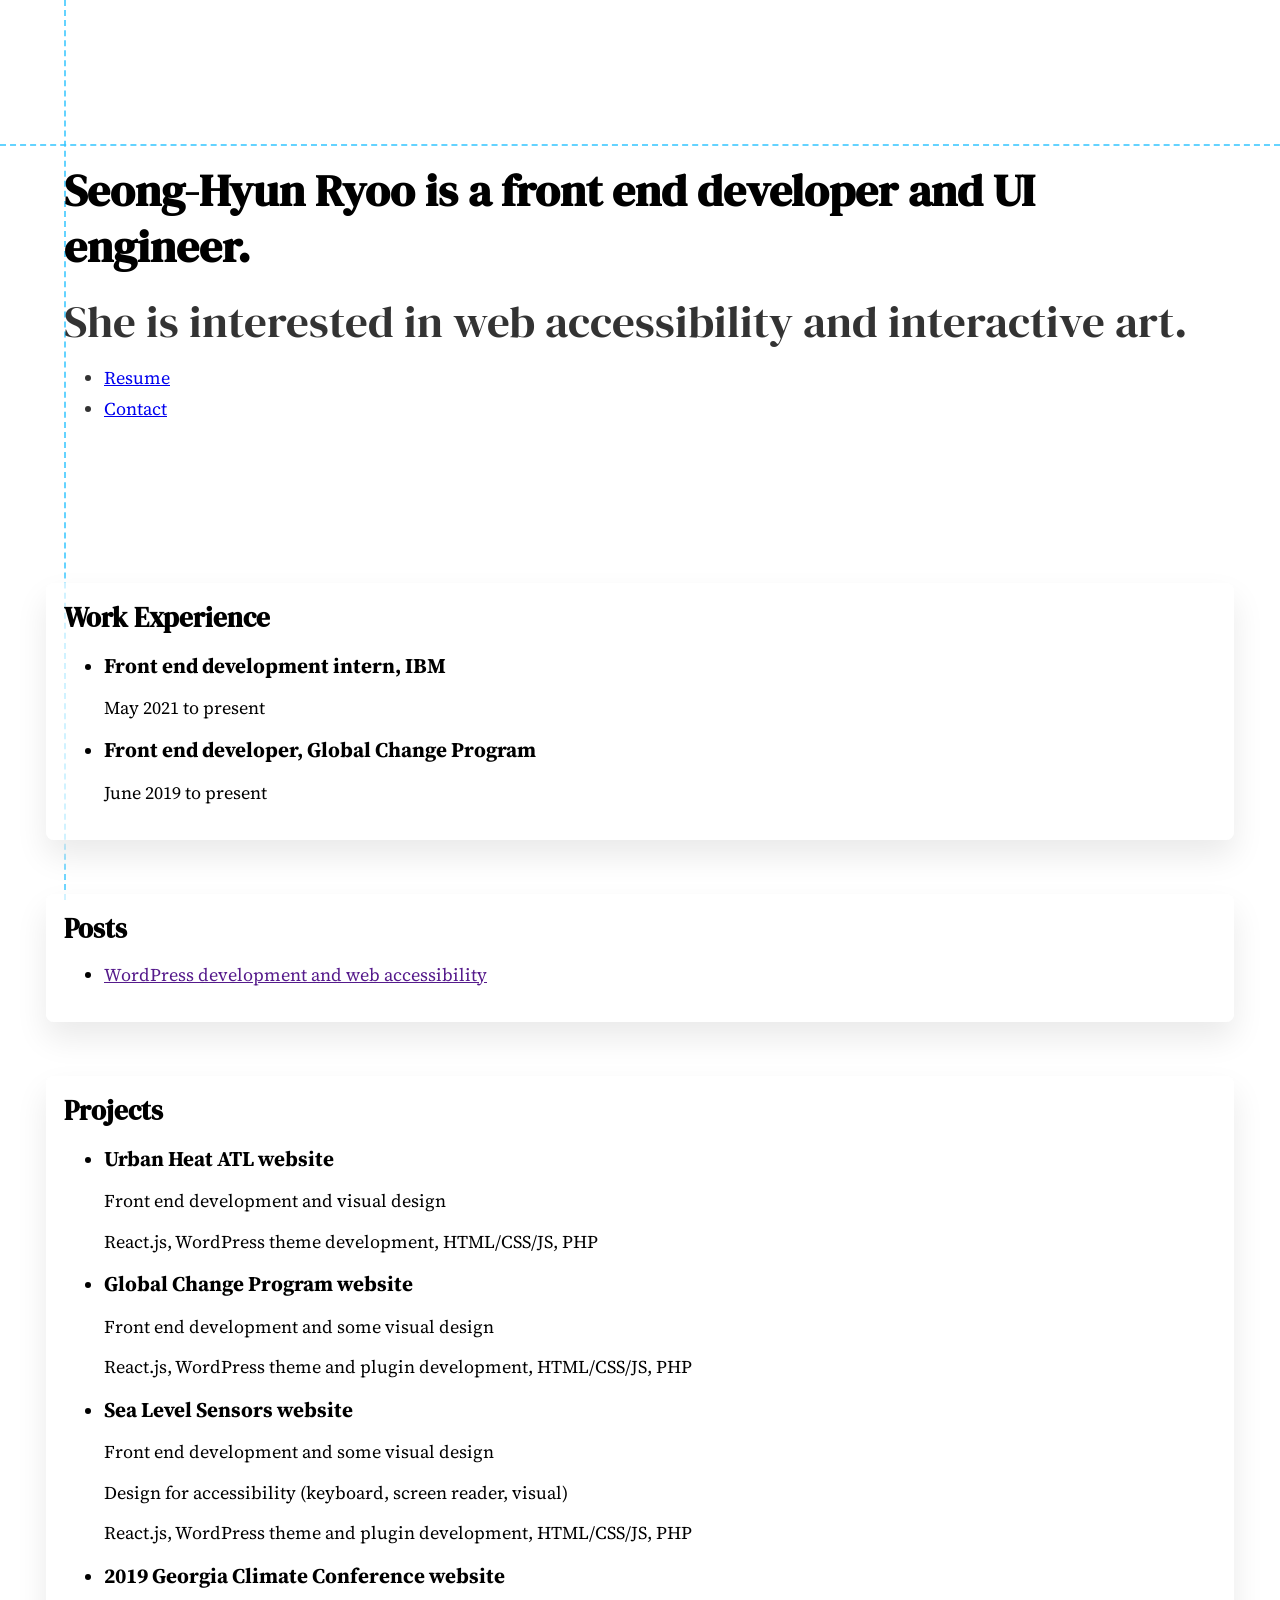
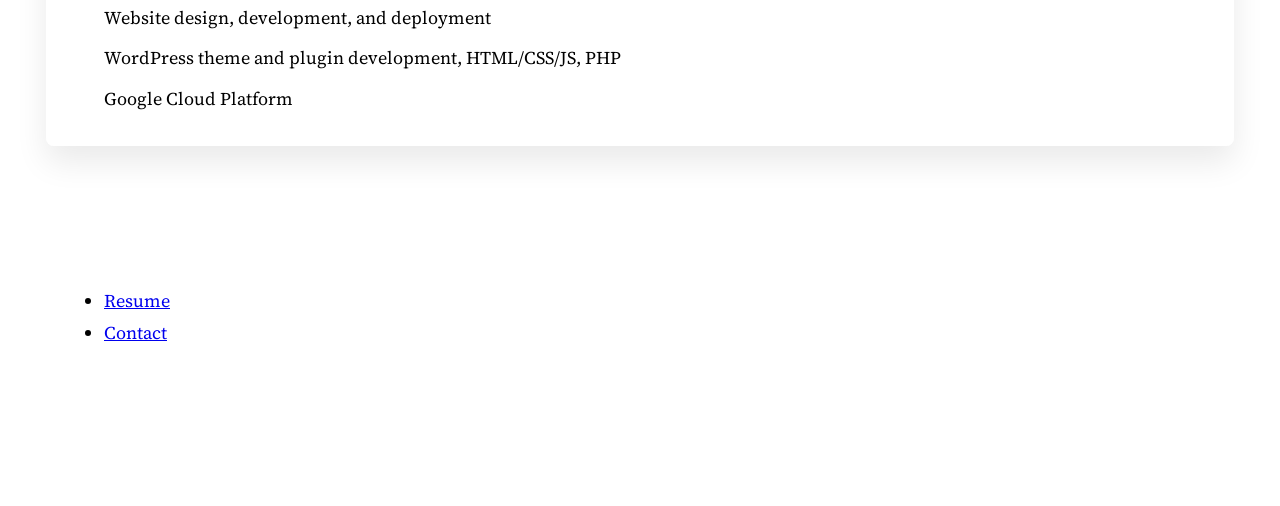
==== index.html @ 17270325 "Graphics getting better now!" ====
<!DOCTYPE html>
<html lang="en" dir="ltr">
  <head>
    <title>Seong-Hyun Ryoo: front end developer</title>
    <meta name="viewport" content="width=device-width, initial-scale=1">
    <link type="text/css" rel="stylesheet" href="css/sitewide.css">
    <link type="text/css" rel="stylesheet" href="css/home.css">
    <link type="text/css" rel="stylesheet" href="css/graphics.css">
  </head>
  <body>
    <header class="visually-hidden">
      <h1>Seong-Hyun Ryoo: front end developer</h1>
    </header>
    <main>
      <div class="hero">
        <div class="hero-content contained">
          <h2>Seong-Hyun Ryoo is a front end developer and UI engineer.</h2>
          <p>She is interested in web accessibility and interactive art.</p>
          <nav aria-label="Contact">
            <ul>
              <li>
                <a href="files/Seong-HyunRyoo.pdf">
                  Resume
                </a>
              </li>
              <li>
                <a href="&#109;&#97;&#105;&#108;&#116;&#111;&#58;%73%65%6F%6E%67%68%79%75%6E%72%79%6F%6F%40%67%6D%61%69%6C%2E%63%6F%6D">
                  Contact
                </a>
              </li>
            </ul>
          </nav>
        </div>
      </div>
      <section class="section contained">
        <h2>Work Experience</h2>
        <ul>
          <li>
            <h3>Front end development intern, IBM</h3>
            <p>May 2021 to present</p>
          </li>
          <li>
            <h3>Front end developer, Global Change Program</h3>
            <p>June 2019 to present</p>
          </li>
        </ul>
      </section>
      <section class="section contained">
        <h2>Posts</h2>
        <ul>
          <li>
            <a href="">WordPress development and web accessibility</a>
          </li>
        </ul>
      </section>
      <section class="section contained">
        <h2>Projects</h2>
        <ul>
          <li>
            <h3>Urban Heat ATL website</h3>
            <p>Front end development and visual design</p>
            <p>React.js, WordPress theme development, HTML/CSS/JS, PHP</p>
          </li>
          <li>
            <h3>Global Change Program website</h3>
            <p>Front end development and some visual design</p>
            <p>React.js, WordPress theme and plugin development, HTML/CSS/JS, PHP</p>
          </li>
          <li>
            <h3>Sea Level Sensors website</h3>
            <p>Front end development and some visual design</p>
            <p>Design for accessibility (keyboard, screen reader, visual)</p>
            <p>React.js, WordPress theme and plugin development, HTML/CSS/JS, PHP</p>
          </li>
          <li>
            <h3>2019 Georgia Climate Conference website</h3>
            <p>Website design, development, and deployment</p>
            <p>WordPress theme and plugin development, HTML/CSS/JS, PHP</p>
            <p>Google Cloud Platform</p>
          </li>
        </ul>
      </section>
    </main>
    <footer>
      <nav aria-label="Contact" class="contained">
        <ul>
          <li>
            <a href="files/Seong-HyunRyoo.pdf">
              Resume
            </a>
          </li>
          <li>
            <a href="&#109;&#97;&#105;&#108;&#116;&#111;&#58;%73%65%6F%6E%67%68%79%75%6E%72%79%6F%6F%40%67%6D%61%69%6C%2E%63%6F%6D">
              Contact
            </a>
          </li>
        </ul>
      </nav>
    </footer>
    <div class="graphics">
      <div class="semi-contained">
        <div class="vertical gridline"></div>
      </div>
      <div class="uncontained">
        <div class="horizontal gridline"></div>
      </div>
    </div>
  </body>

</html>
---- css/sitewide.css ----
@import url('https://fonts.googleapis.com/css2?family=Source+Serif+Pro:wght@400;700&family=DM+Serif+Display&family=Fredoka+One&display=swap');
html {
  font-size: 18px;
  font-family: 'Source Serif Pro', serif;
}
body {
  margin: 0;
  line-height: 1.25;
}

h1, h2, h3, h4, h5 {
  margin: 0;
}

h1, h2 {
  font-family: 'DM Serif Display', serif;
}

h3 {
  font-weight: 700;
}

li {
  margin-bottom: 0.5rem;
}

/* Source: A11y project */
.visually-hidden {
  position: absolute !important;
  height: 1px;
  width: 1px;
  overflow: hidden;
  clip: rect(1px 1px 1px 1px); /* IE6, IE7 */
  clip: rect(1px, 1px, 1px, 1px);
  white-space: nowrap; /* added line */
}
.contained {
  padding: 0 1rem;
  max-width: 64rem;
  margin: 0 auto;
}
main {
  padding: 0 1rem;
}
footer {
  /* background: aliceblue; */
  padding: 4rem 0;
}
.section {
  margin-bottom: 3rem;
}
---- css/home.css ----
.hero {
  /* background: pink; */
  padding: 8rem 0;
}

.hero h2, .hero p {
  font-size: 2.5rem;
  margin: 1rem 0;
  font-family: 'DM Serif Display', serif;
}

.hero p, .hero li {
  color: rgba(0, 0, 0, 0.8);
}

.section {
  border-radius: 8px;
  background: rgba(255, 255, 255, 0.7);
  padding: 1rem;
  box-shadow: 0 16px 32px 0 #eaeaea;
}
---- css/graphics.css ----
.semi-contained {
  margin: 0 auto;
  padding: 2rem;
  max-width: 64rem;
}
.gridline {
  z-index: -1;
}

.gridline.vertical {
  border-left: 2px dashed rgba(49, 197, 255, 0.75);
  height: 100%;
  position: fixed;
  top: 0;
}

.gridline.horizontal {
  border-bottom: 2px dashed rgba(49, 197, 255, 0.75);
  height: 0rem;
  margin-top: 8rem;
  position: absolute;
  top: 0;
  width: 100%;
}
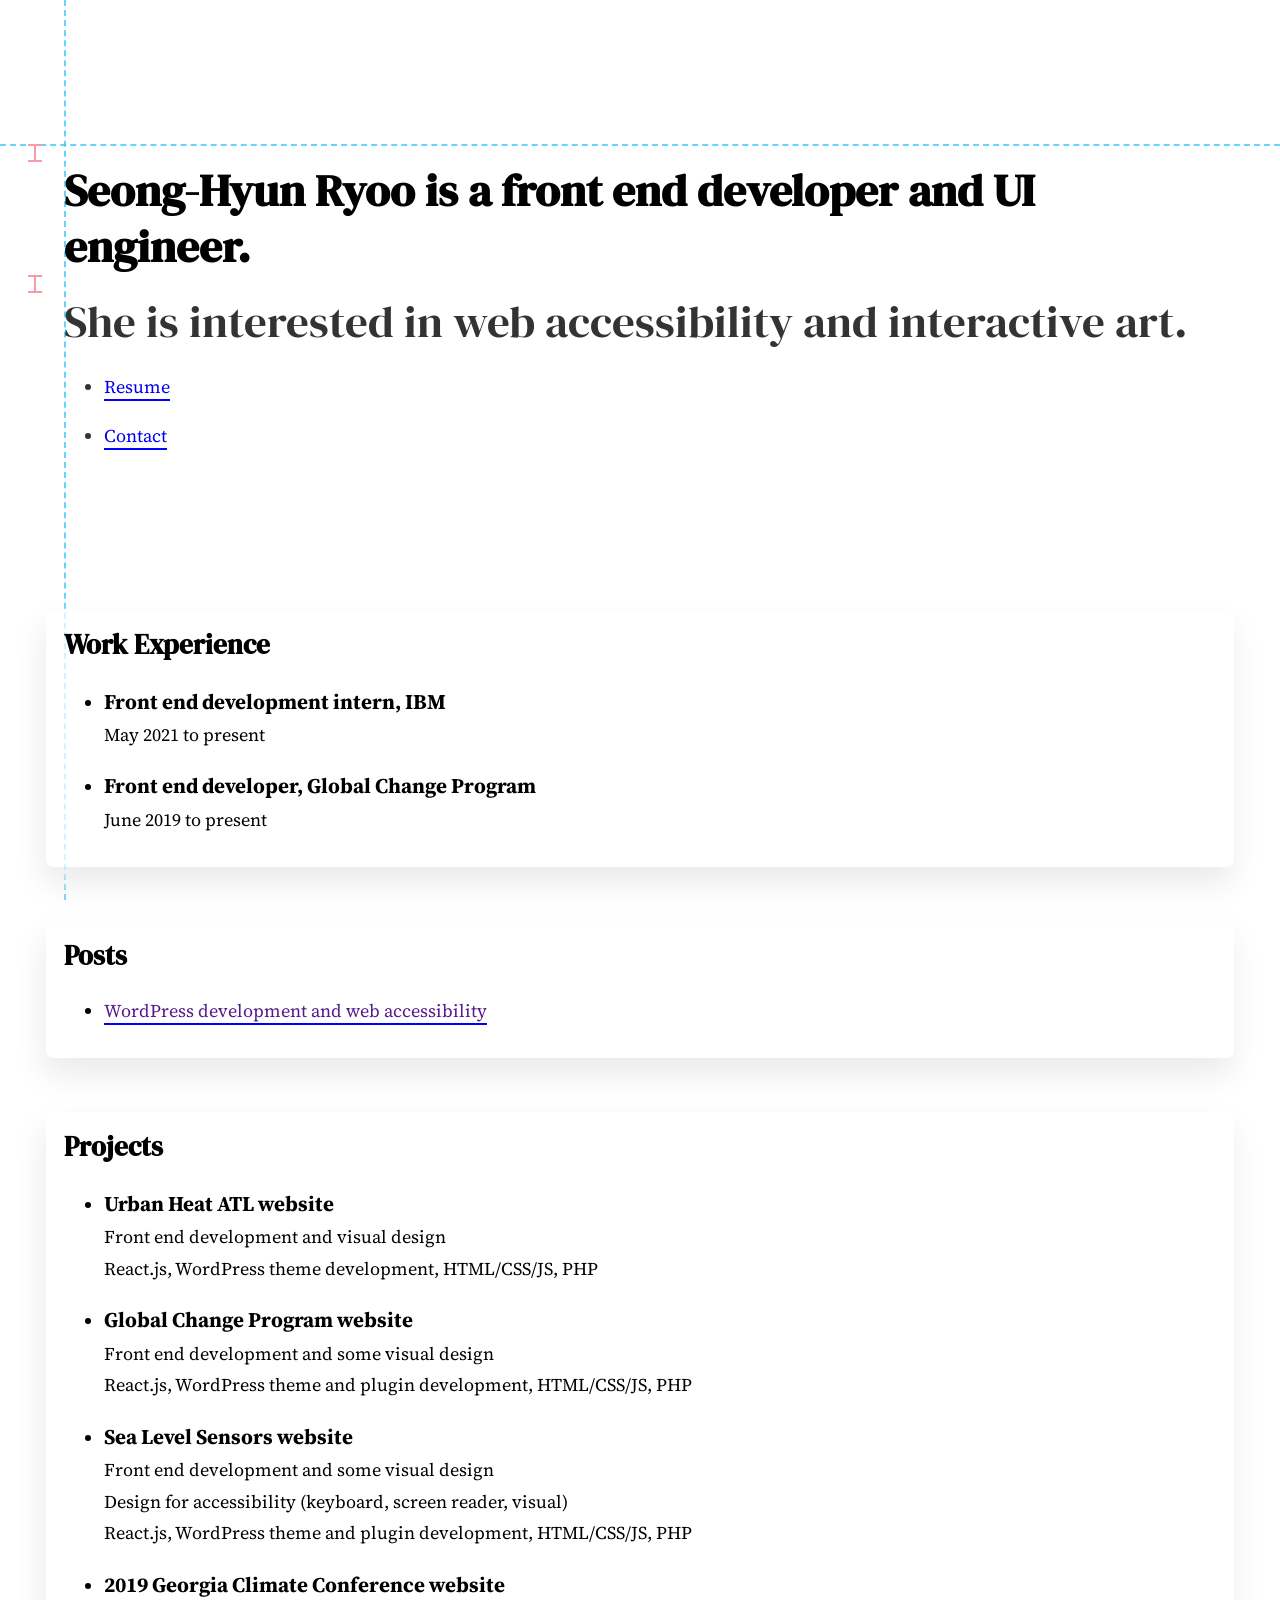
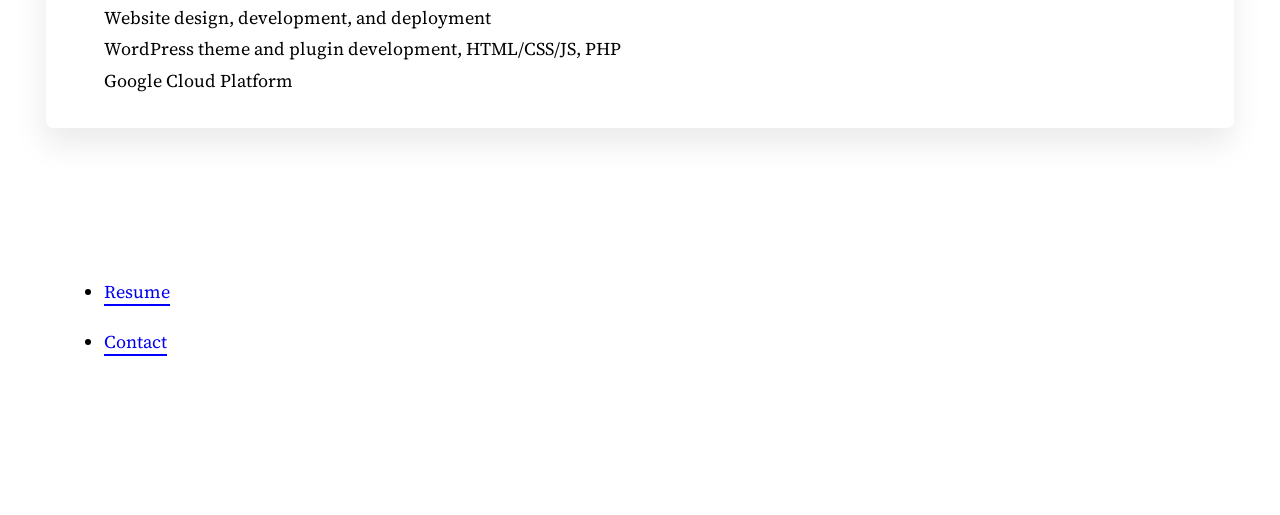
==== commit a8786e80: "Fake padding!" ====
--- a/index.html
+++ b/index.html
@@ -13,10 +13,20 @@
     </header>
     <main>
       <div class="hero">
-        <div class="hero-content contained">
-          <h2>Seong-Hyun Ryoo is a front end developer and UI engineer.</h2>
-          <p>She is interested in web accessibility and interactive art.</p>
-          <nav aria-label="Contact">
+        <div class="hero-content">
+          <div class="fake-padding">
+            <div class="measure"></div>
+          </div>
+          <div class="contained">
+            <h2>Seong-Hyun Ryoo is a front end developer and UI engineer.</h2>
+          </div>
+          <div class="fake-padding">
+            <div class="measure"></div>
+          </div>
+          <div class="contained">
+            <p>She is interested in web accessibility and interactive art.</p>
+          </div>
+          <nav aria-label="Contact" class="contained">
             <ul>
               <li>
                 <a href="files/Seong-HyunRyoo.pdf">
--- a/css/sitewide.css
+++ b/css/sitewide.css
@@ -7,6 +7,26 @@
   margin: 0;
   line-height: 1.25;
 }
+
+
+.contained {
+  padding: 0 1rem;
+  max-width: 64rem;
+  margin: 0 auto;
+}
+
+main {
+  padding: 0 1rem;
+}
+
+footer {
+  padding: 4rem 0;
+}
+
+.section {
+  margin-bottom: 3rem;
+}
+
 
 h1, h2, h3, h4, h5 {
   margin: 0;
@@ -21,7 +41,15 @@
 }
 
 li {
-  margin-bottom: 0.5rem;
+  margin-top: 1.5rem;
+}
+p {
+  margin: 0.5rem 0;
+}
+
+a {
+  text-decoration: none;
+  border-bottom: 2px solid blue;
 }
 
 /* Source: A11y project */
@@ -33,19 +61,4 @@
   clip: rect(1px 1px 1px 1px); /* IE6, IE7 */
   clip: rect(1px, 1px, 1px, 1px);
   white-space: nowrap; /* added line */
-}
-.contained {
-  padding: 0 1rem;
-  max-width: 64rem;
-  margin: 0 auto;
-}
-main {
-  padding: 0 1rem;
-}
-footer {
-  /* background: aliceblue; */
-  padding: 4rem 0;
-}
-.section {
-  margin-bottom: 3rem;
-}
+}
--- a/css/home.css
+++ b/css/home.css
@@ -1,14 +1,19 @@
 .hero {
-  /* background: pink; */
+  /* background: rgb(245, 155, 170); */
   padding: 8rem 0;
 }
 
 .hero h2, .hero p {
   font-size: 2.5rem;
-  margin: 1rem 0;
   font-family: 'DM Serif Display', serif;
 }
 
+.hero h2 {
+  margin: 0;
+}
+.hero p {
+  margin: 0 0 1rem 0;
+}
 .hero p, .hero li {
   color: rgba(0, 0, 0, 0.8);
 }
@@ -17,5 +22,33 @@
   border-radius: 8px;
   background: rgba(255, 255, 255, 0.7);
   padding: 1rem;
-  box-shadow: 0 16px 32px 0 #eaeaea;
+  transition: background 0.5s, box-shadow 0.5s;
+  box-shadow: -2px 16px 32px 0 #eaeaea;
+}
+
+.section:hover {
+  background: rgba(255,255,255,0.9);
+  box-shadow: 0 6px 12px 0 #eaeaeaad;
+}
+
+
+.fake-padding {
+  height: 1rem;
+  max-width: 68rem;
+  margin: 0 auto;
+}
+.fake-padding .measure {
+  height: 100%;
+  width: 0.75rem;
+  border-top: 2px solid rgb(245, 155, 170);
+  border-bottom: 2px solid rgb(245, 155, 170);
+  box-sizing: border-box;
+  position: relative;
+}
+.fake-padding .measure:after {
+  content: '';
+  height: 100%;
+  border: 1px solid rgb(245, 155, 170);
+  position: absolute;
+  left: 45%;
 }
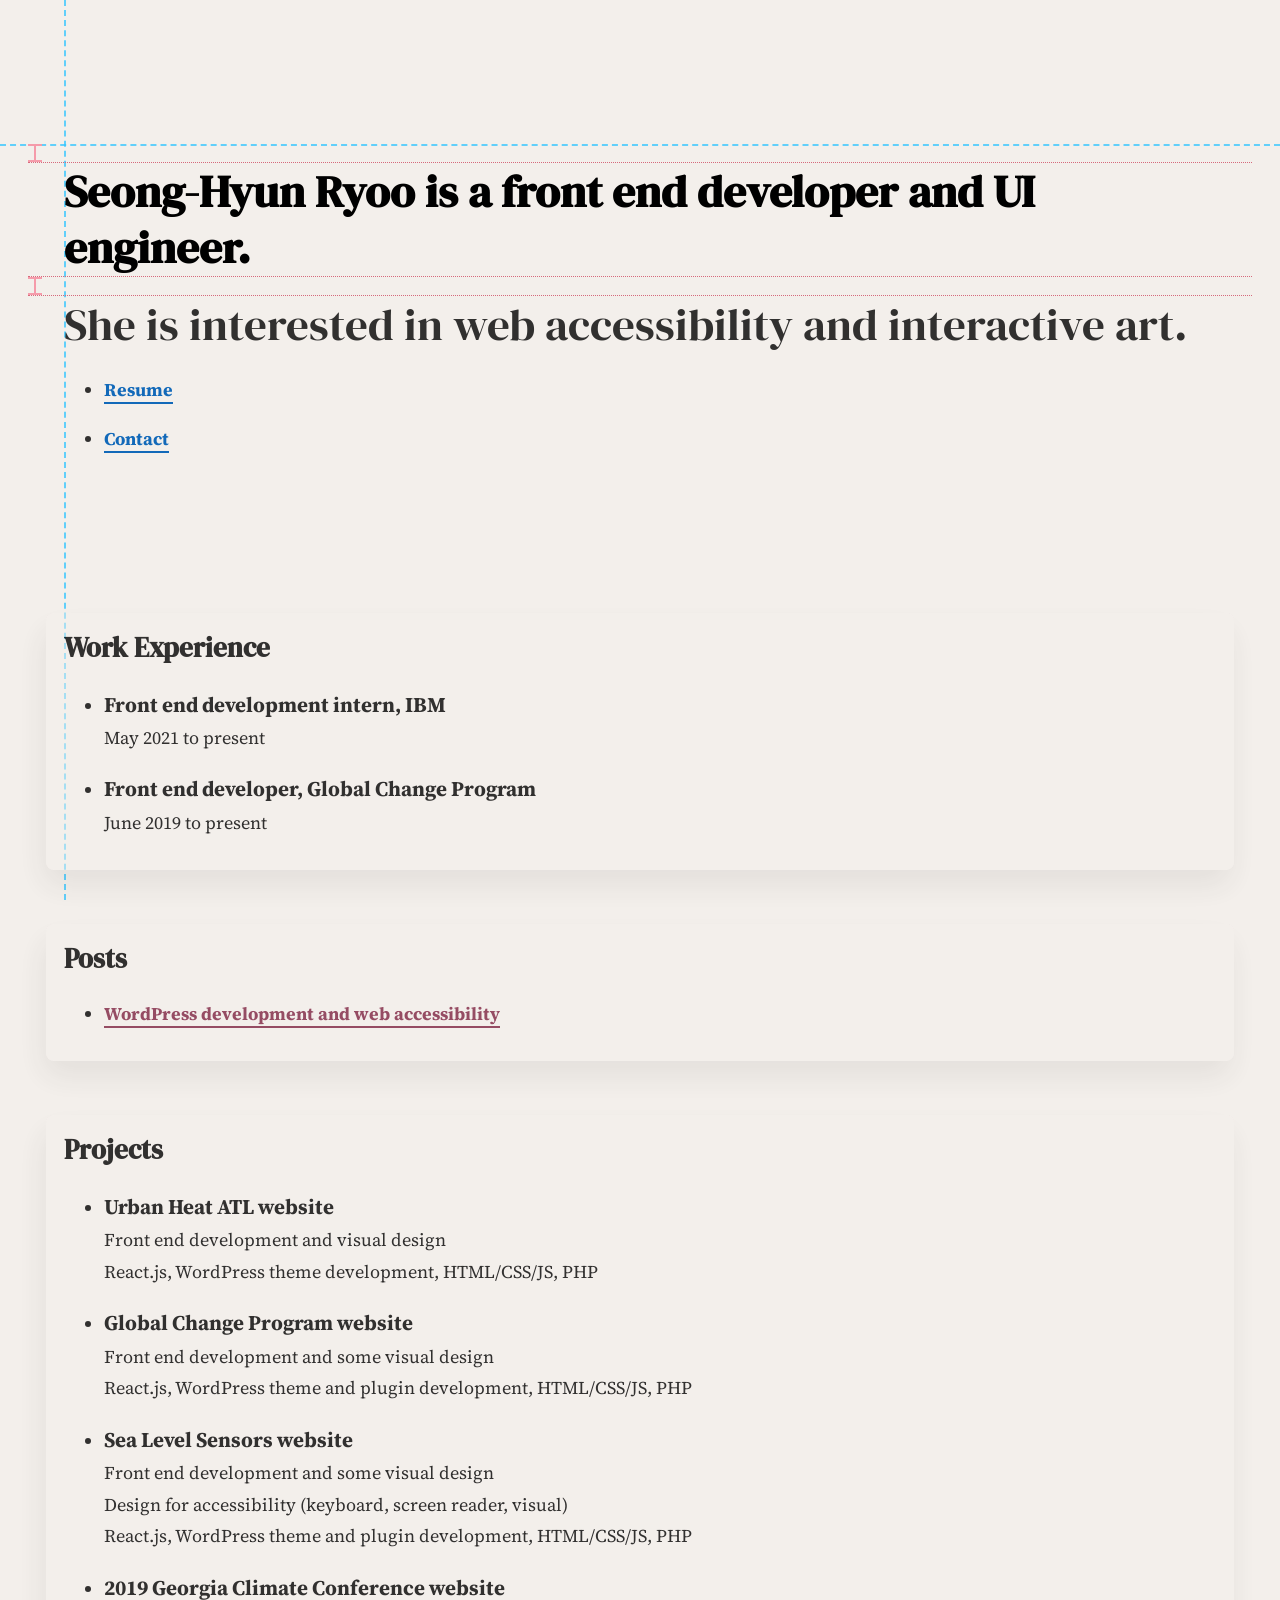
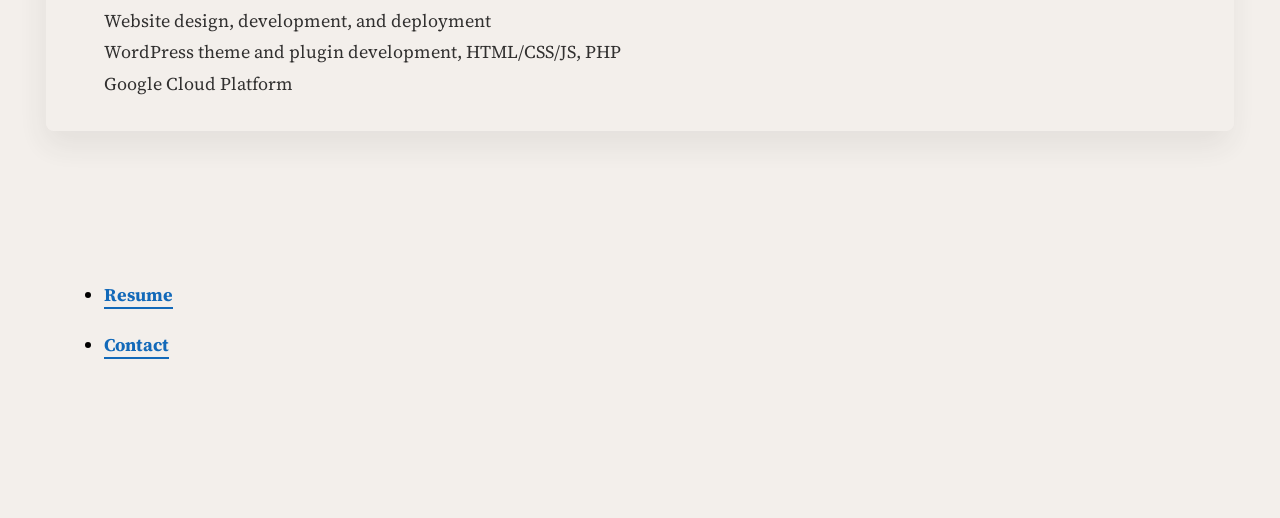
==== commit 9c3c0feb: "Pretty up:" ====
--- a/index.html
+++ b/index.html
@@ -14,7 +14,7 @@
     <main>
       <div class="hero">
         <div class="hero-content">
-          <div class="fake-padding">
+          <div class="fake-padding no-top">
             <div class="measure"></div>
           </div>
           <div class="contained">
--- a/css/sitewide.css
+++ b/css/sitewide.css
@@ -6,6 +6,7 @@
 body {
   margin: 0;
   line-height: 1.25;
+  background: #f3efeb;
 }
 
 
@@ -48,8 +49,14 @@
 }
 
 a {
+  font-weight: bold;
   text-decoration: none;
-  border-bottom: 2px solid blue;
+  border-bottom: 2px solid rgb(18, 105, 185);
+  color: rgb(18, 105, 185);
+}
+a:visited {
+  border-bottom: 2px solid rgb(126, 35, 65);
+  color: rgb(126, 35, 65);
 }
 
 /* Source: A11y project */
--- a/css/home.css
+++ b/css/home.css
@@ -20,15 +20,17 @@
 
 .section {
   border-radius: 8px;
-  background: rgba(255, 255, 255, 0.7);
+  background: rgba(243,239,235,0.6);
   padding: 1rem;
-  transition: background 0.5s, box-shadow 0.5s;
-  box-shadow: -2px 16px 32px 0 #eaeaea;
+  transition: background 1s, box-shadow 1s, opacity 1s;
+  box-shadow: -3px 16px 32px 0 #00000015;
+  opacity: 0.8;
 }
 
 .section:hover {
-  background: rgba(255,255,255,0.9);
-  box-shadow: 0 6px 12px 0 #eaeaeaad;
+  background: rgba(243,239,235,0.9);
+  box-shadow: 0 6px 12px 0 #0000000a;
+  opacity: 1;
 }
 
 
@@ -36,12 +38,18 @@
   height: 1rem;
   max-width: 68rem;
   margin: 0 auto;
+  border: 1px dotted rgba(214, 106, 124, 1);
+  border-left: none;
+  border-right: none;
+}
+.fake-padding.no-top {
+  border-top: none;
 }
 .fake-padding .measure {
   height: 100%;
   width: 0.75rem;
-  border-top: 2px solid rgb(245, 155, 170);
-  border-bottom: 2px solid rgb(245, 155, 170);
+  border-top: 2px solid rgba(245, 155, 170, 1);
+  border-bottom: 2px solid rgba(245, 155, 170, 1);
   box-sizing: border-box;
   position: relative;
 }
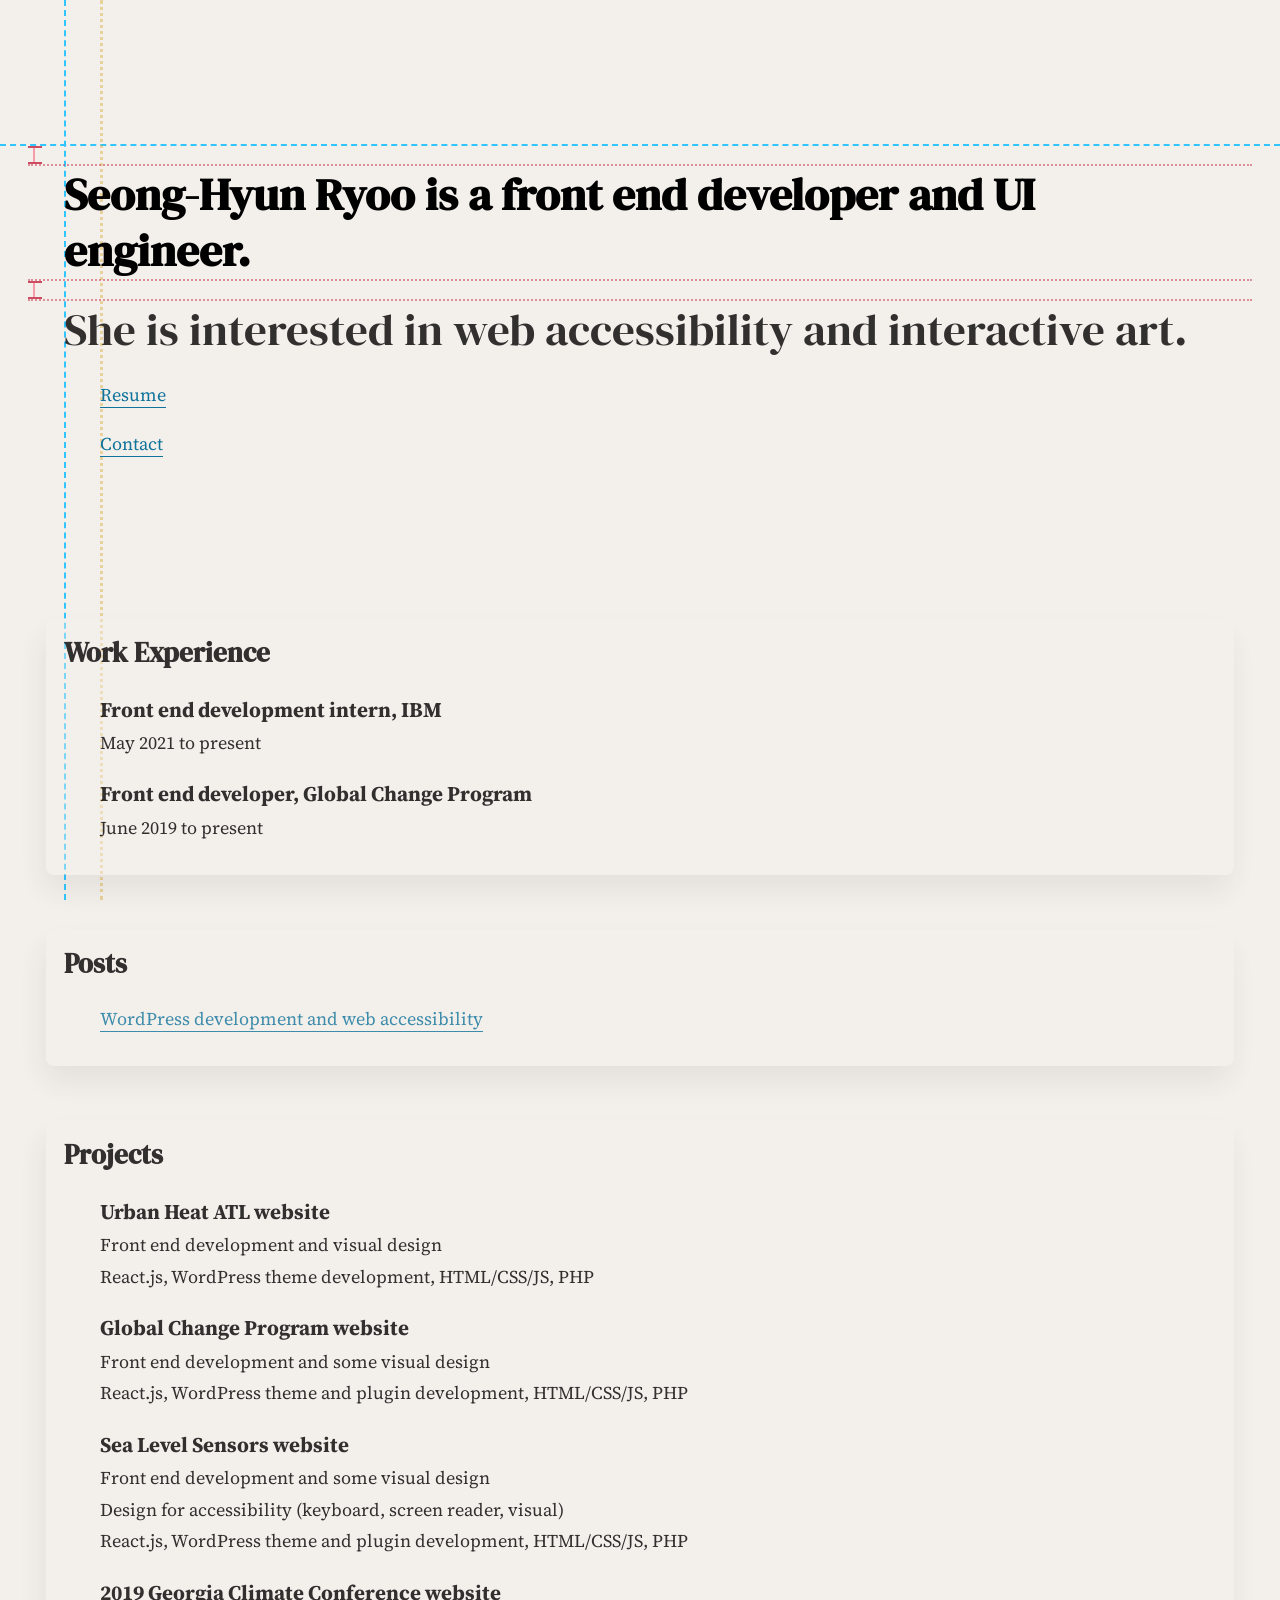
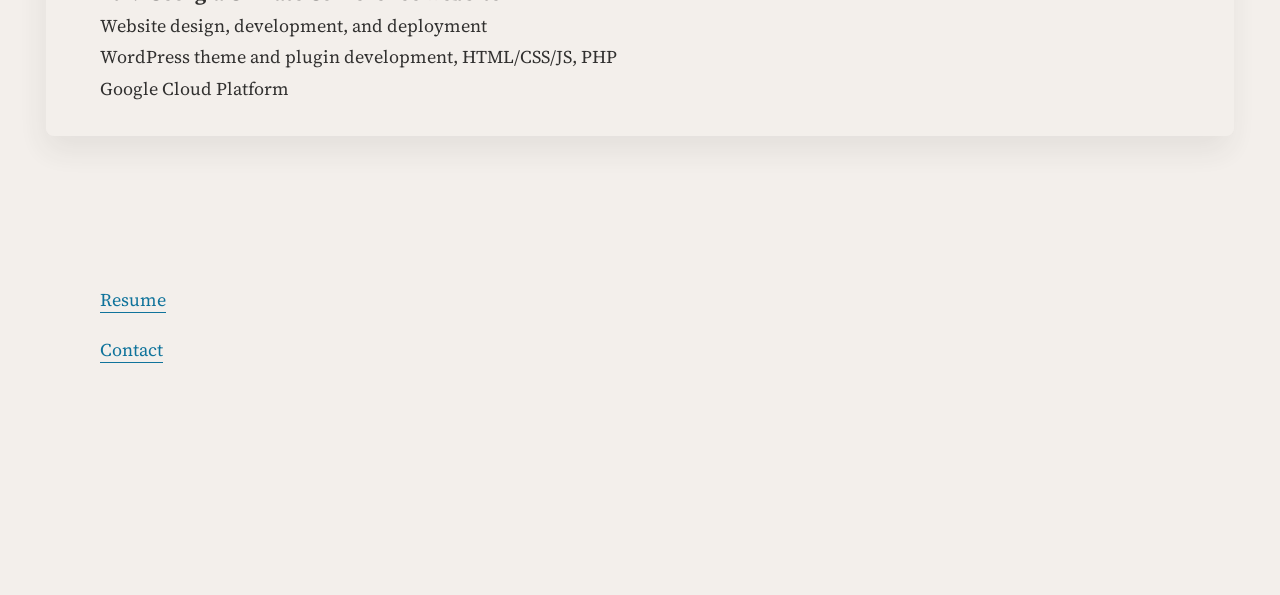
==== commit 5c04ba79: "New list style" ====
--- a/index.html
+++ b/index.html
@@ -59,7 +59,7 @@
         <h2>Posts</h2>
         <ul>
           <li>
-            <a href="">WordPress development and web accessibility</a>
+            <a href="/posts/wordpress-accessibility">WordPress development and web accessibility</a>
           </li>
         </ul>
       </section>
@@ -114,6 +114,9 @@
       <div class="uncontained">
         <div class="horizontal gridline"></div>
       </div>
+      <div class="semi-contained">
+        <div class="vertical gridline for-lists"></div>
+      </div>
     </div>
   </body>
 
--- a/css/sitewide.css
+++ b/css/sitewide.css
@@ -8,7 +8,16 @@
   line-height: 1.25;
   background: #f3efeb;
 }
+::selection {
+  background: rgb(15, 115, 155);
+  color: white;
+}
 
+a {
+  color: rgb(15, 115, 155);
+  text-decoration: none;
+  border-bottom: 1px solid rgb(15, 115, 155);
+}
 
 .contained {
   padding: 0 1rem;
@@ -21,7 +30,7 @@
 }
 
 footer {
-  padding: 4rem 0;
+  padding: 4rem 1rem;
 }
 
 .section {
@@ -40,23 +49,15 @@
 h3 {
   font-weight: 700;
 }
-
+ul {
+  padding: 0 0 0 2rem;
+}
 li {
-  margin-top: 1.5rem;
+  position: relative;
+  margin-top: 1rem;
 }
 p {
   margin: 0.5rem 0;
-}
-
-a {
-  font-weight: bold;
-  text-decoration: none;
-  border-bottom: 2px solid rgb(18, 105, 185);
-  color: rgb(18, 105, 185);
-}
-a:visited {
-  border-bottom: 2px solid rgb(126, 35, 65);
-  color: rgb(126, 35, 65);
 }
 
 /* Source: A11y project */
@@ -68,4 +69,20 @@
   clip: rect(1px 1px 1px 1px); /* IE6, IE7 */
   clip: rect(1px, 1px, 1px, 1px);
   white-space: nowrap; /* added line */
+}
+
+article {
+  line-height: 1.75;
+}
+
+article li {
+  margin: 0.25rem 0;
+}
+
+article ul {
+  margin: 0;
+}
+
+article p {
+  margin-top: 1.5rem;
 }
--- a/css/home.css
+++ b/css/home.css
@@ -20,7 +20,7 @@
 
 .section {
   border-radius: 8px;
-  background: rgba(243,239,235,0.6);
+  background: rgba(243,239,235,0.5);
   padding: 1rem;
   transition: background 1s, box-shadow 1s, opacity 1s;
   box-shadow: -3px 16px 32px 0 #00000015;
@@ -38,25 +38,35 @@
   height: 1rem;
   max-width: 68rem;
   margin: 0 auto;
-  border: 1px dotted rgba(214, 106, 124, 1);
+  border: 2px dotted rgba(206, 76, 98, 0.6);
   border-left: none;
   border-right: none;
 }
 .fake-padding.no-top {
-  border-top: none;
+  border-top: 2px solid rgba(0,0,0,0);
 }
 .fake-padding .measure {
   height: 100%;
   width: 0.75rem;
-  border-top: 2px solid rgba(245, 155, 170, 1);
-  border-bottom: 2px solid rgba(245, 155, 170, 1);
+  border-top: 2px solid rgb(206, 76, 98);
+  border-bottom: 2px solid rgb(206, 76, 98);
   box-sizing: border-box;
   position: relative;
 }
 .fake-padding .measure:after {
   content: '';
   height: 100%;
-  border: 1px solid rgb(245, 155, 170);
+  border-right: 2px solid rgb(245, 155, 170);
   position: absolute;
-  left: 45%;
+  width: 52%;
+  box-sizing: border-box;
+}
+
+
+ul {
+  list-style: none;
+}
+
+li {
+  margin-top: 1.5rem;
 }
--- a/css/graphics.css
+++ b/css/graphics.css
@@ -8,14 +8,19 @@
 }
 
 .gridline.vertical {
-  border-left: 2px dashed rgba(49, 197, 255, 0.75);
+  border-left: 2px dashed rgba(49, 197, 255, 1);
   height: 100%;
   position: fixed;
   top: 0;
 }
 
+.gridline.vertical.for-lists {
+  border-left: 3px dotted rgba(221, 162, 33, 0.4);
+  margin-left: 2rem;
+}
+
 .gridline.horizontal {
-  border-bottom: 2px dashed rgba(49, 197, 255, 0.75);
+  border-bottom: 2px dashed rgba(49, 197, 255, 1);
   height: 0rem;
   margin-top: 8rem;
   position: absolute;
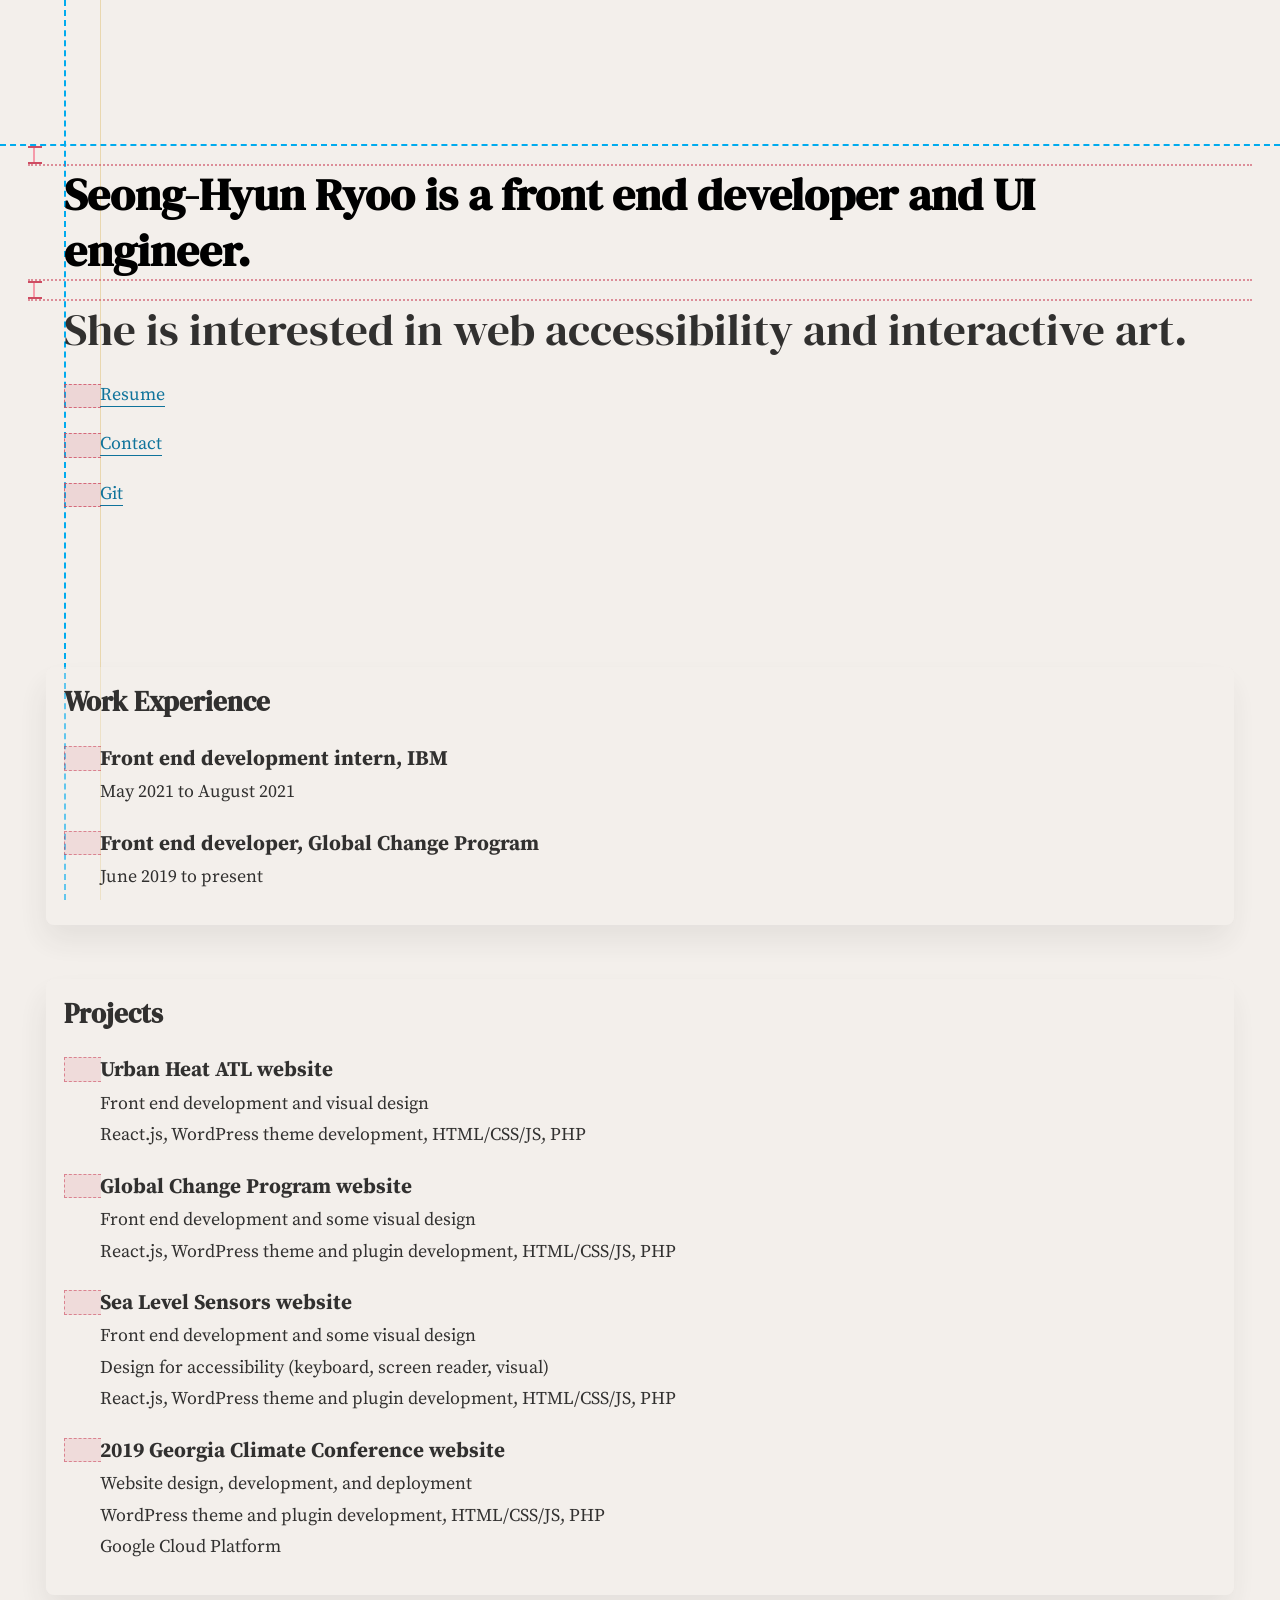
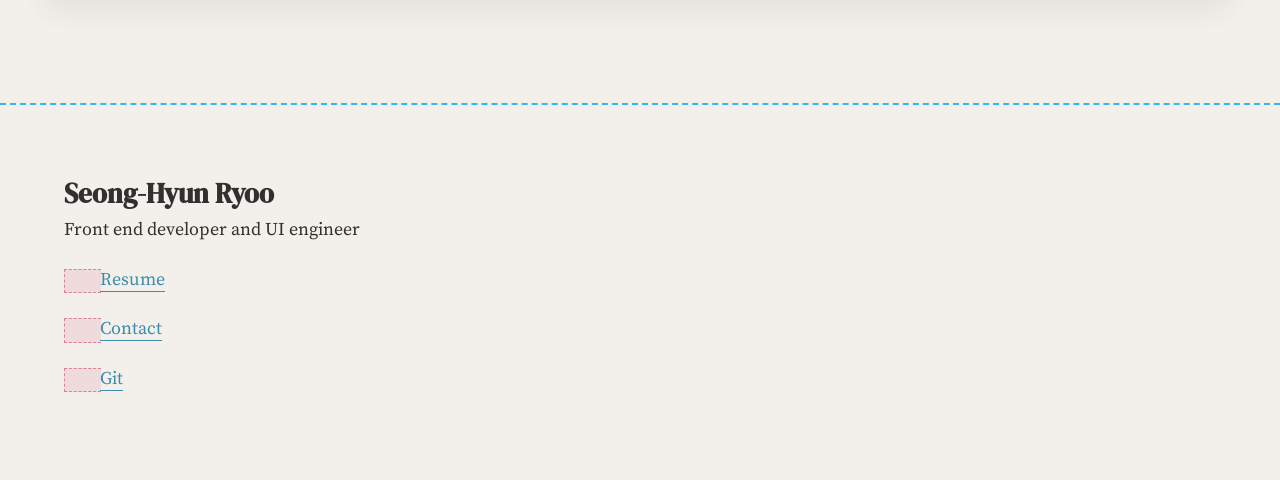
==== commit 5c96c818: "Red styling and footer and git link" ====
--- a/index.html
+++ b/index.html
@@ -38,6 +38,11 @@
                   Contact
                 </a>
               </li>
+              <li>
+                <a href="https://github.com/seongryoo">
+                  Git
+                </a>
+              </li>
             </ul>
           </nav>
         </div>
@@ -47,7 +52,7 @@
         <ul>
           <li>
             <h3>Front end development intern, IBM</h3>
-            <p>May 2021 to present</p>
+            <p>May 2021 to August 2021</p>
           </li>
           <li>
             <h3>Front end developer, Global Change Program</h3>
@@ -55,14 +60,14 @@
           </li>
         </ul>
       </section>
-      <section class="section contained">
+      <!-- <section class="section contained">
         <h2>Posts</h2>
         <ul>
           <li>
             <a href="/posts/wordpress-accessibility">WordPress development and web accessibility</a>
           </li>
         </ul>
-      </section>
+      </section> -->
       <section class="section contained">
         <h2>Projects</h2>
         <ul>
@@ -92,6 +97,10 @@
       </section>
     </main>
     <footer>
+      <div class="contained">
+        <h2>Seong-Hyun Ryoo</h2>
+        <p>Front end developer and UI engineer</p>
+      </div>
       <nav aria-label="Contact" class="contained">
         <ul>
           <li>
@@ -102,6 +111,11 @@
           <li>
             <a href="&#109;&#97;&#105;&#108;&#116;&#111;&#58;%73%65%6F%6E%67%68%79%75%6E%72%79%6F%6F%40%67%6D%61%69%6C%2E%63%6F%6D">
               Contact
+            </a>
+          </li>
+          <li>
+            <a href="https://github.com/seongryoo">
+              Git
             </a>
           </li>
         </ul>
--- a/css/sitewide.css
+++ b/css/sitewide.css
@@ -1,4 +1,4 @@
-@import url('https://fonts.googleapis.com/css2?family=Source+Serif+Pro:wght@400;700&family=DM+Serif+Display&family=Fredoka+One&display=swap');
+@import url('fonts.css');
 html {
   font-size: 18px;
   font-family: 'Source Serif Pro', serif;
@@ -17,6 +17,14 @@
   color: rgb(15, 115, 155);
   text-decoration: none;
   border-bottom: 1px solid rgb(15, 115, 155);
+  outline-offset: 6px;
+}
+a:focus {
+  transition: outline-offset 0.25s;
+  outline: 3px solid black;
+  outline-offset: 2px;
+  border: 2px solid white;
+  background: white;
 }
 
 .contained {
@@ -31,6 +39,9 @@
 
 footer {
   padding: 4rem 1rem;
+  margin-top: 6rem;
+  background: rgba(243,239,235,0.75);
+  opacity: 0.8;
 }
 
 .section {
--- a/css/home.css
+++ b/css/home.css
@@ -69,4 +69,20 @@
 
 li {
   margin-top: 1.5rem;
+}
+
+li:before {
+  content: '';
+  background: rgba(206, 76, 98, 0.15);
+  width: 2rem;
+  position: absolute;
+  top: 0;
+  left: -2rem;
+  height: 1.25rem;
+  border: 1px dashed rgba(206, 76, 98, 0.8);
+  border-right: none;
+}
+
+footer {
+  border-top: 2px dashed rgb(0, 171, 238);
 }
--- a/css/graphics.css
+++ b/css/graphics.css
@@ -1,6 +1,10 @@
+.graphics {
+  height: 0;
+}
+
 .semi-contained {
   margin: 0 auto;
-  padding: 2rem;
+  padding: 0 2rem;
   max-width: 64rem;
 }
 .gridline {
@@ -8,19 +12,19 @@
 }
 
 .gridline.vertical {
-  border-left: 2px dashed rgba(49, 197, 255, 1);
+  border-left: 2px dashed rgb(0, 171, 238);
   height: 100%;
   position: fixed;
   top: 0;
 }
 
 .gridline.vertical.for-lists {
-  border-left: 3px dotted rgba(221, 162, 33, 0.4);
+  border-left: 1px solid rgba(220, 180, 92, 0.415);
   margin-left: 2rem;
 }
 
 .gridline.horizontal {
-  border-bottom: 2px dashed rgba(49, 197, 255, 1);
+  border-bottom: 2px dashed rgb(0, 171, 238);
   height: 0rem;
   margin-top: 8rem;
   position: absolute;
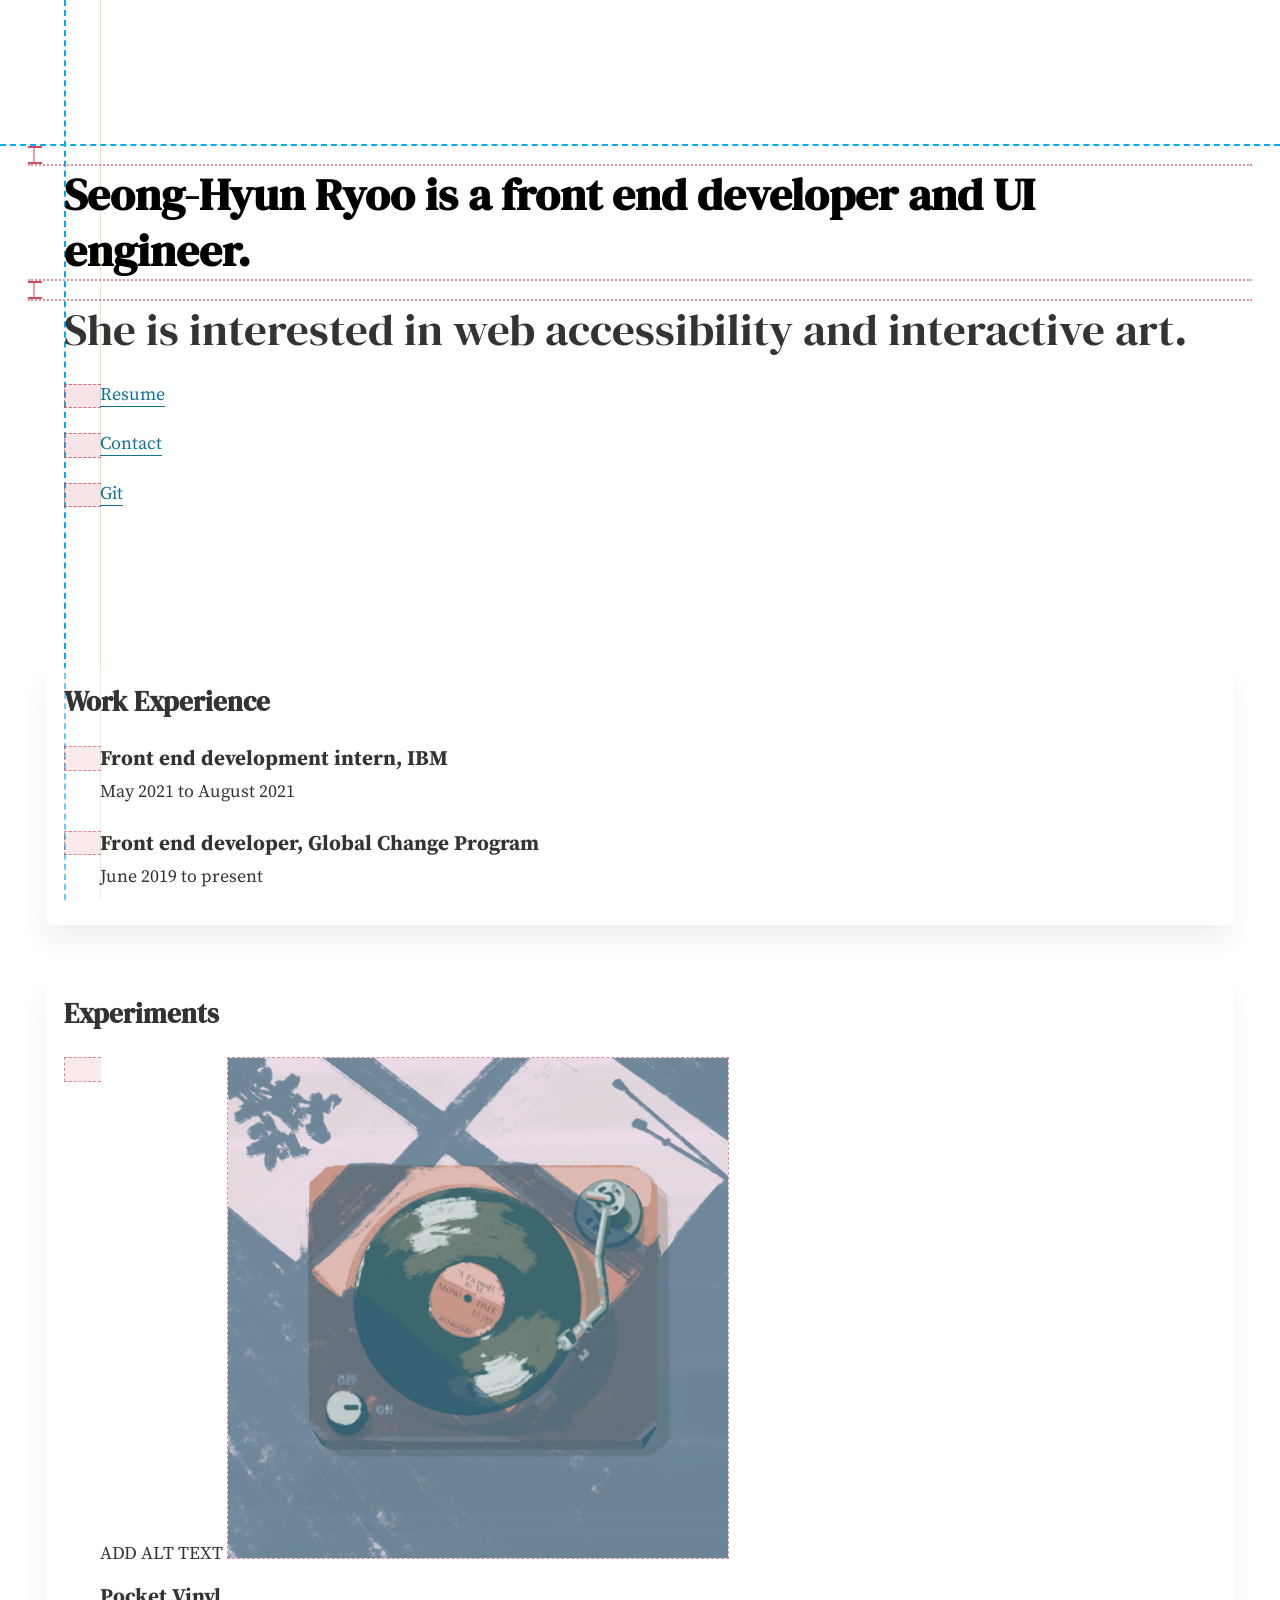
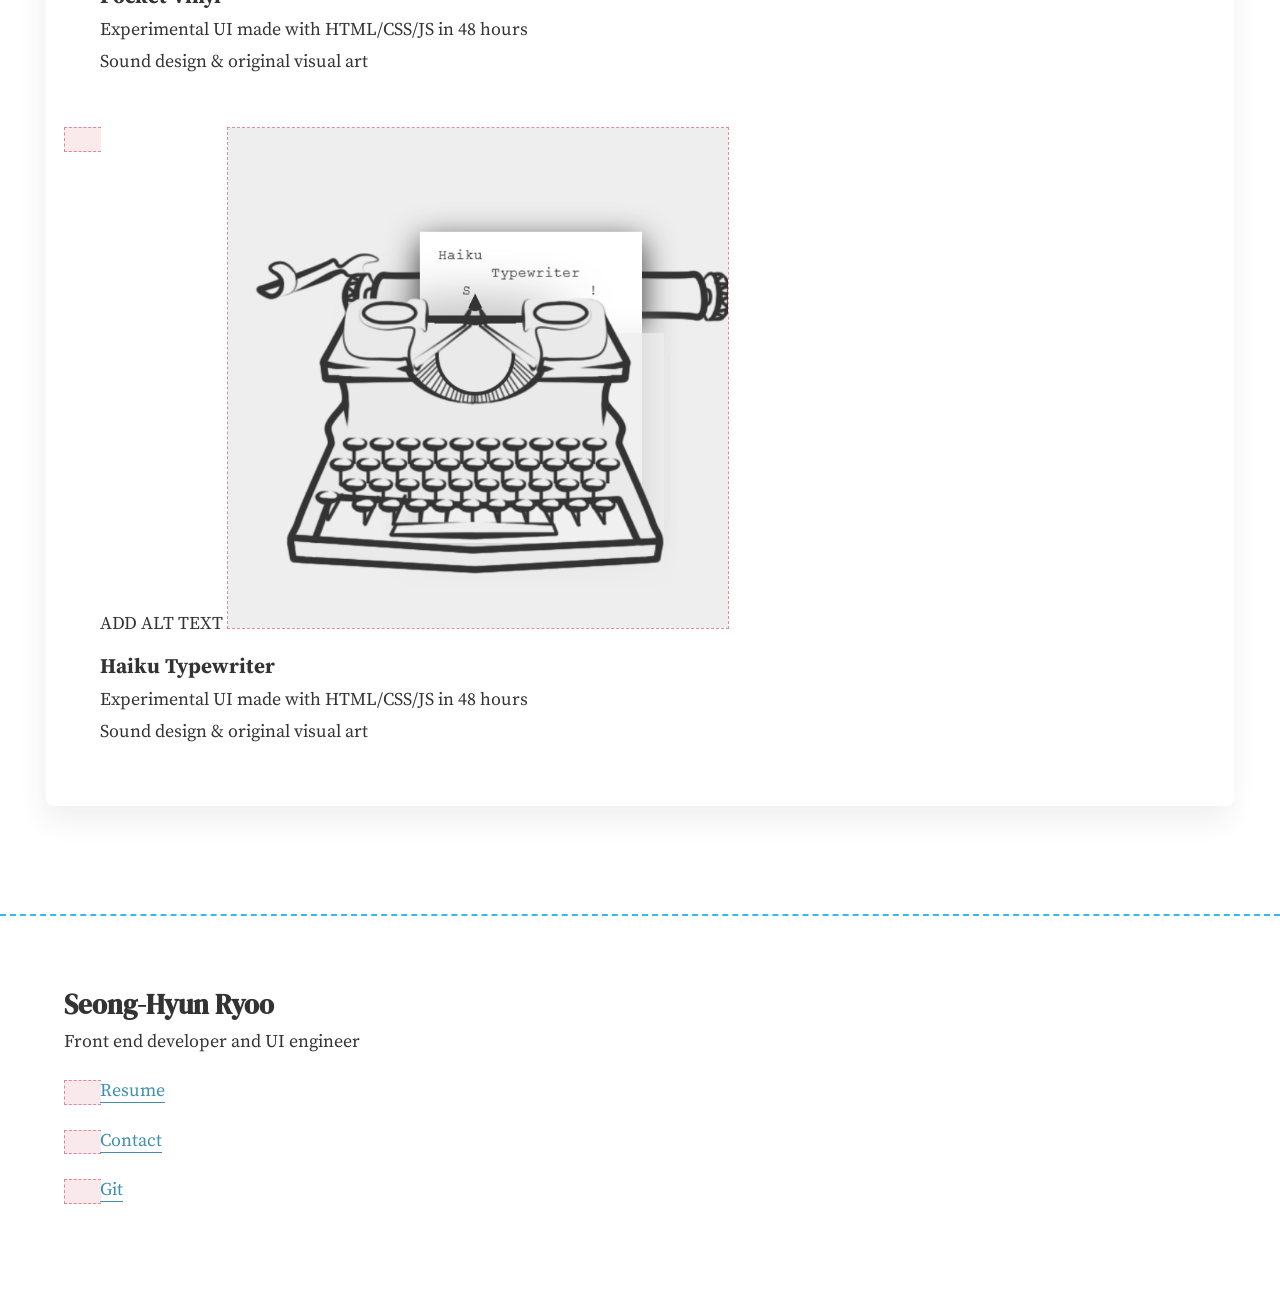
==== commit 93d8bd0b: "Add images and image styling, pending alt text" ====
--- a/index.html
+++ b/index.html
@@ -69,6 +69,29 @@
         </ul>
       </section> -->
       <section class="section contained">
+        <h2>Experiments</h2>
+        <ul>
+          <li class="image-li">
+            <error>ADD ALT TEXT</error>
+            <img src="img/pocket-vinyl.png" width="500" height="500">
+            <div class="image-text">
+              <h3>Pocket Vinyl</h3>
+              <p>Experimental UI made with HTML/CSS/JS in 48 hours</p>
+              <p>Sound design & original visual art</p>
+            </div>
+          </li>
+          <li class="image-li">
+            <error>ADD ALT TEXT</error>
+            <img src="img/haiku-typewriter.png" width="500" height="500">
+            <div class="image-text">
+              <h3>Haiku Typewriter</h3>
+              <p>Experimental UI made with HTML/CSS/JS in 48 hours</p>
+              <p>Sound design & original visual art</p>
+            </div>
+          </li>
+        </ul>
+      </section>
+      <!-- <section class="section contained">
         <h2>Projects</h2>
         <ul>
           <li>
@@ -94,7 +117,7 @@
             <p>Google Cloud Platform</p>
           </li>
         </ul>
-      </section>
+      </section> -->
     </main>
     <footer>
       <div class="contained">
--- a/css/sitewide.css
+++ b/css/sitewide.css
@@ -6,7 +6,6 @@
 body {
   margin: 0;
   line-height: 1.25;
-  background: #f3efeb;
 }
 ::selection {
   background: rgb(15, 115, 155);
@@ -40,7 +39,6 @@
 footer {
   padding: 4rem 1rem;
   margin-top: 6rem;
-  background: rgba(243,239,235,0.75);
   opacity: 0.8;
 }
 
@@ -96,4 +94,13 @@
 
 article p {
   margin-top: 1.5rem;
+}
+
+
+li .image-text {
+  padding: 1rem 0;
+}
+
+li.image-li img {
+  border: 1px dashed rgba(206, 76, 98, 0.8);
 }
--- a/css/home.css
+++ b/css/home.css
@@ -20,7 +20,7 @@
 
 .section {
   border-radius: 8px;
-  background: rgba(243,239,235,0.5);
+  background: rgba( 255, 255, 255, 0.5);
   padding: 1rem;
   transition: background 1s, box-shadow 1s, opacity 1s;
   box-shadow: -3px 16px 32px 0 #00000015;
@@ -28,8 +28,8 @@
 }
 
 .section:hover {
-  background: rgba(243,239,235,0.9);
-  box-shadow: 0 6px 12px 0 #0000000a;
+  background: rgba( 255, 255, 255, 0.75);
+  box-shadow: 0 6px 12px 0 #00000018;
   opacity: 1;
 }
 
@@ -85,4 +85,4 @@
 
 footer {
   border-top: 2px dashed rgb(0, 171, 238);
-}+}
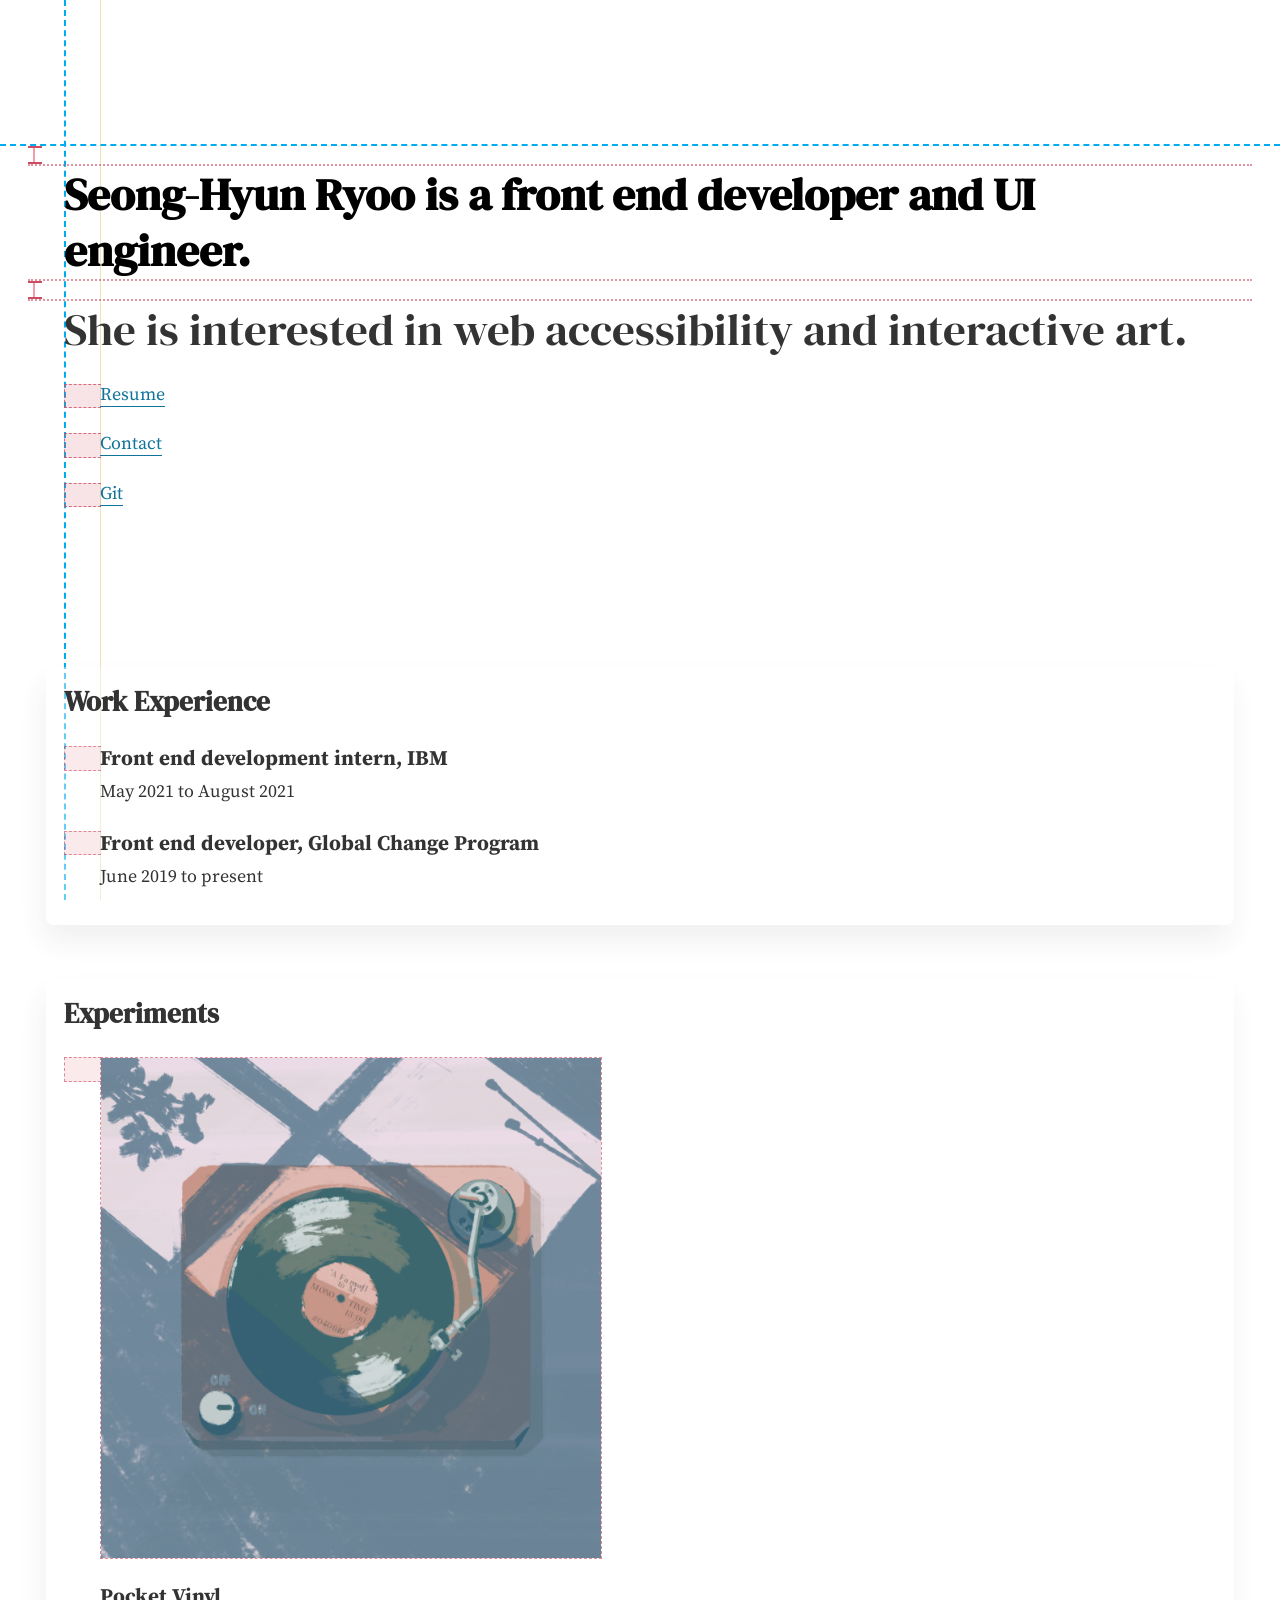
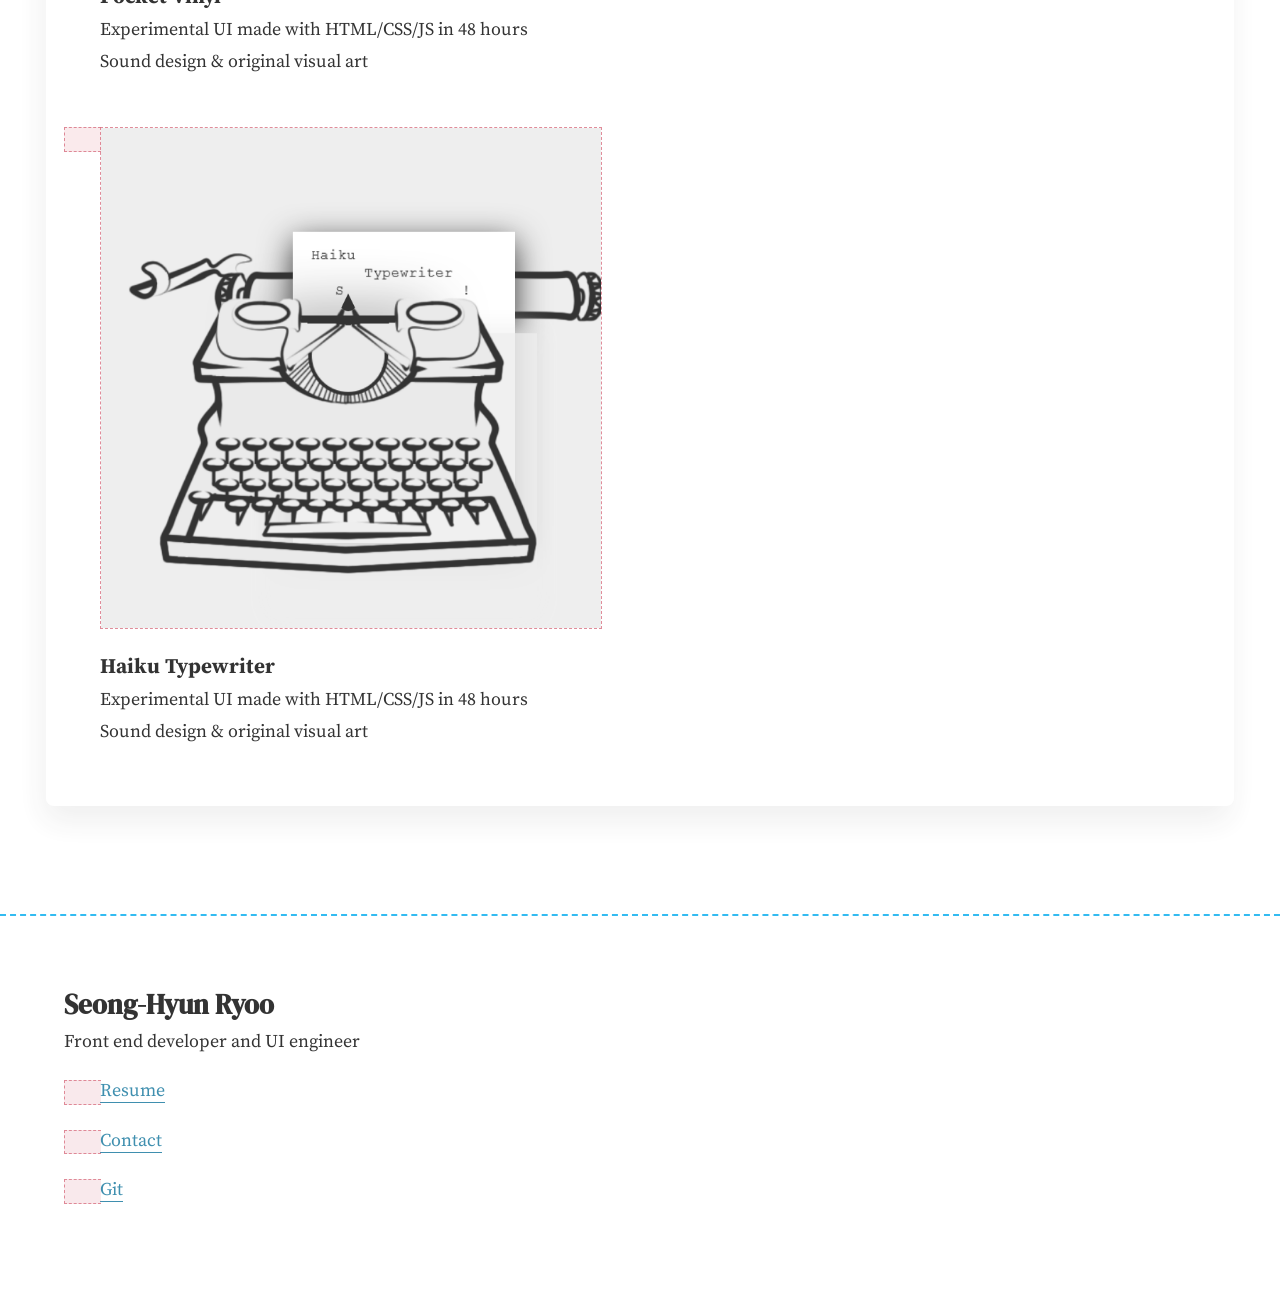
==== commit 283e26cb: "Add alt text~" ====
--- a/index.html
+++ b/index.html
@@ -72,8 +72,7 @@
         <h2>Experiments</h2>
         <ul>
           <li class="image-li">
-            <error>ADD ALT TEXT</error>
-            <img src="img/pocket-vinyl.png" width="500" height="500">
+            <img src="img/pocket-vinyl.png" width="500" height="500" alt="Screenshot of the pocket vinyl experimental UI. In the screenshot, there is a digital painting of an old-fashioned record player on a table. The record player has a wooden chassis and a vinyl record labelled &lsquo;A Farewell to M.&rsquo; currently playing. Warm shafts of sunlight, in the shape of a nearby window, rest on the table and the record player.">
             <div class="image-text">
               <h3>Pocket Vinyl</h3>
               <p>Experimental UI made with HTML/CSS/JS in 48 hours</p>
@@ -81,8 +80,7 @@
             </div>
           </li>
           <li class="image-li">
-            <error>ADD ALT TEXT</error>
-            <img src="img/haiku-typewriter.png" width="500" height="500">
+            <img src="img/haiku-typewriter.png" width="500" height="500" alt="Screenshot of the haiku typewriter experimental UI. In the screenshot, there is a drawing of antique mechanical typewriter, stylized akin to an ink drawing. The typewriter UI features a moving carriage with a white sheet of paper. On the paper, a phrase is typed in disjointed letters, as though written out by a typewriter with a manual carriage.">
             <div class="image-text">
               <h3>Haiku Typewriter</h3>
               <p>Experimental UI made with HTML/CSS/JS in 48 hours</p>
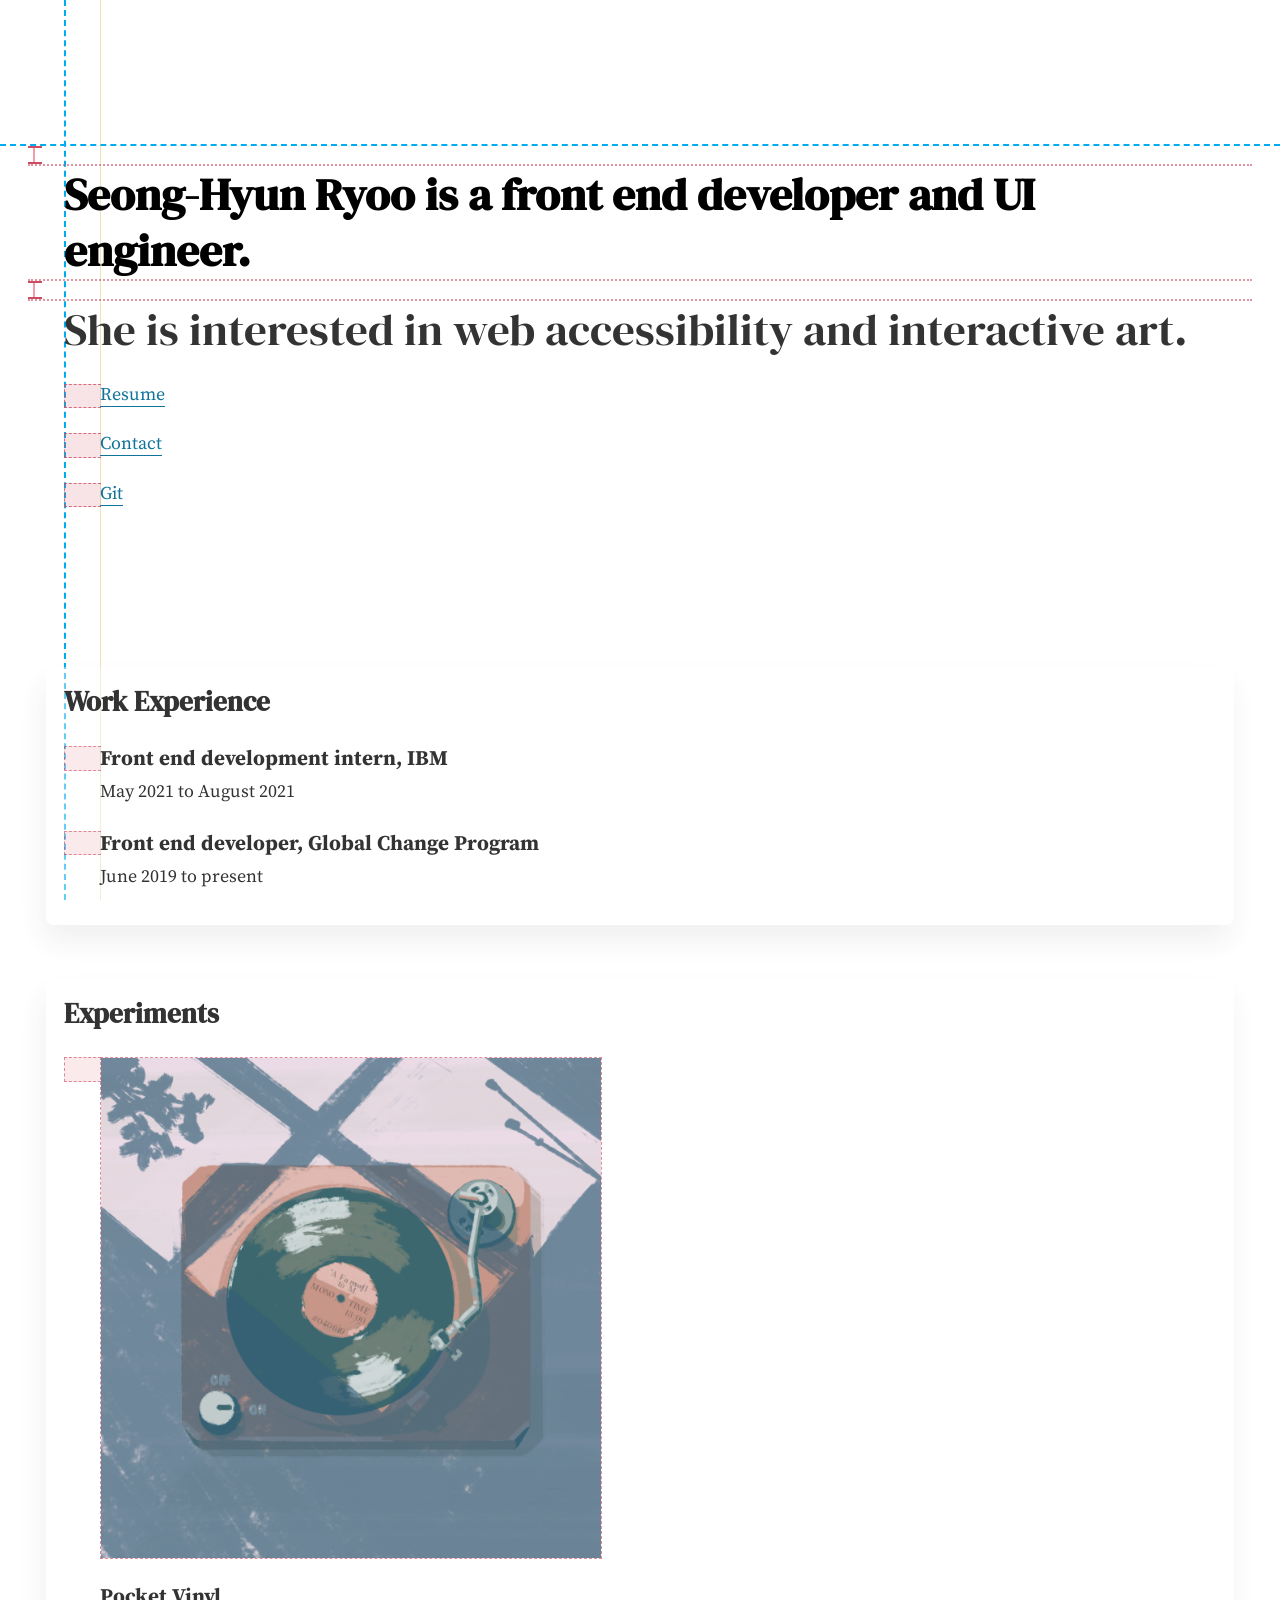
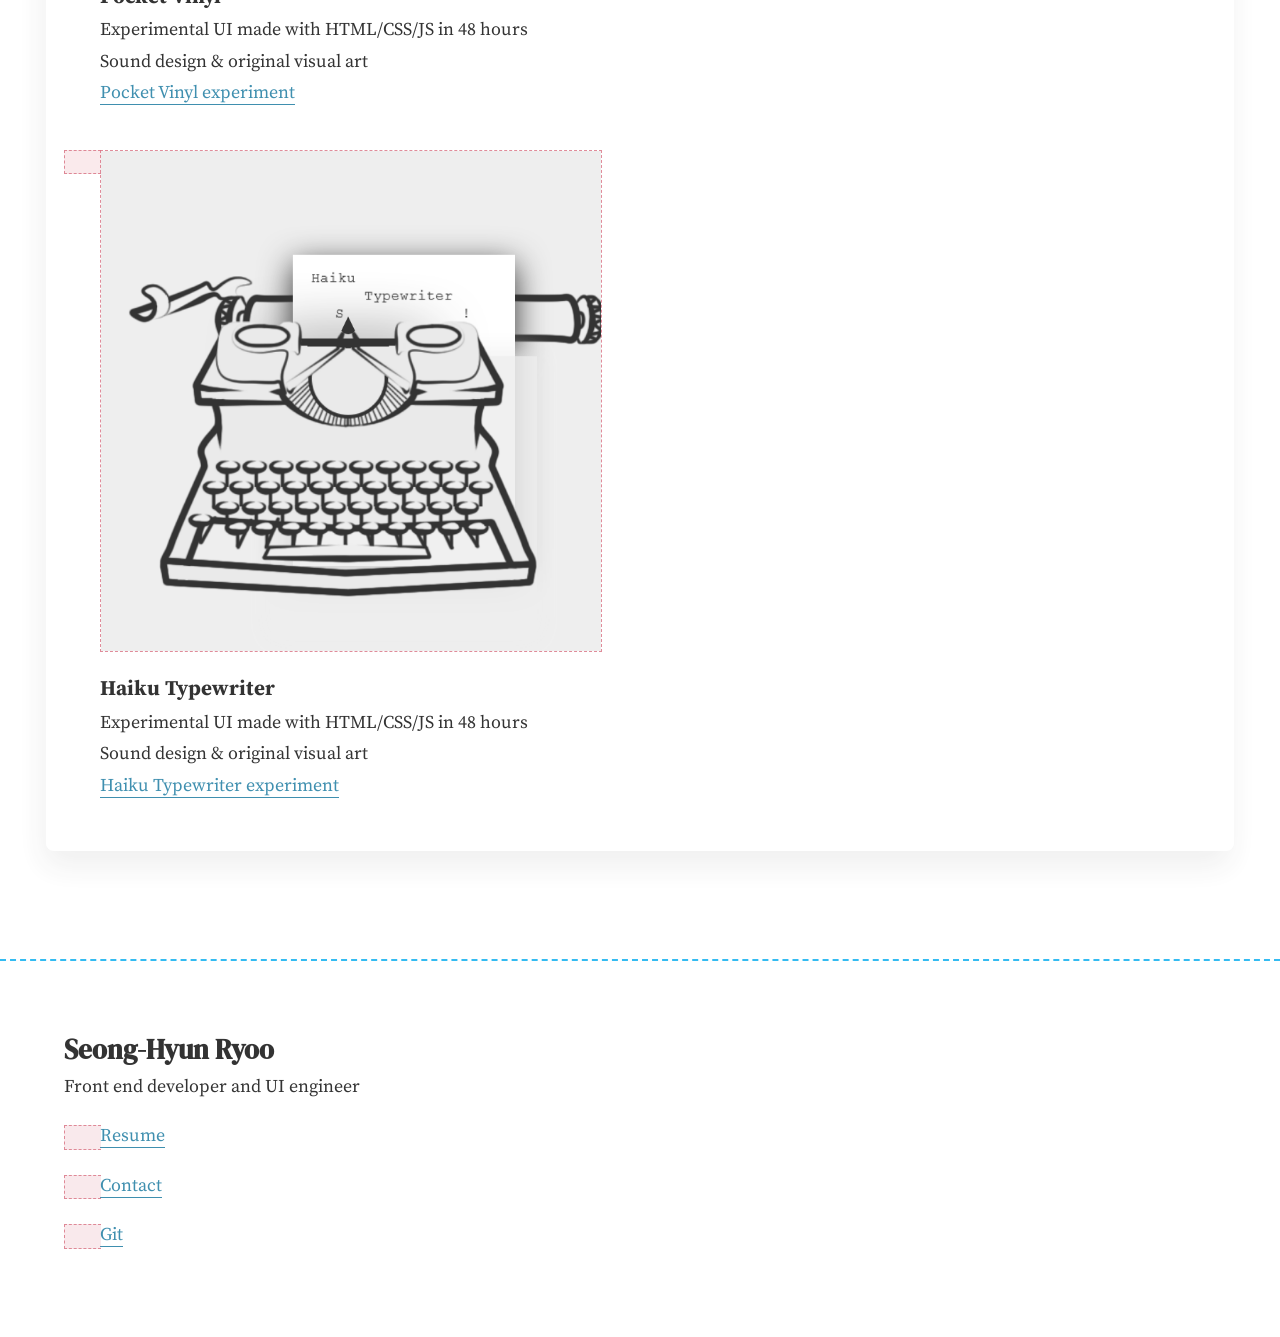
==== commit 90c1cdb3: "Add links to experiments" ====
--- a/index.html
+++ b/index.html
@@ -77,6 +77,7 @@
               <h3>Pocket Vinyl</h3>
               <p>Experimental UI made with HTML/CSS/JS in 48 hours</p>
               <p>Sound design & original visual art</p>
+              <a href="https://seongryoo.github.io/pocket-vinyl">Pocket Vinyl experiment</a>
             </div>
           </li>
           <li class="image-li">
@@ -85,6 +86,7 @@
               <h3>Haiku Typewriter</h3>
               <p>Experimental UI made with HTML/CSS/JS in 48 hours</p>
               <p>Sound design & original visual art</p>
+              <a href="https://seongryoo.github.io/haiku-typewriter">Haiku Typewriter experiment</a>
             </div>
           </li>
         </ul>
